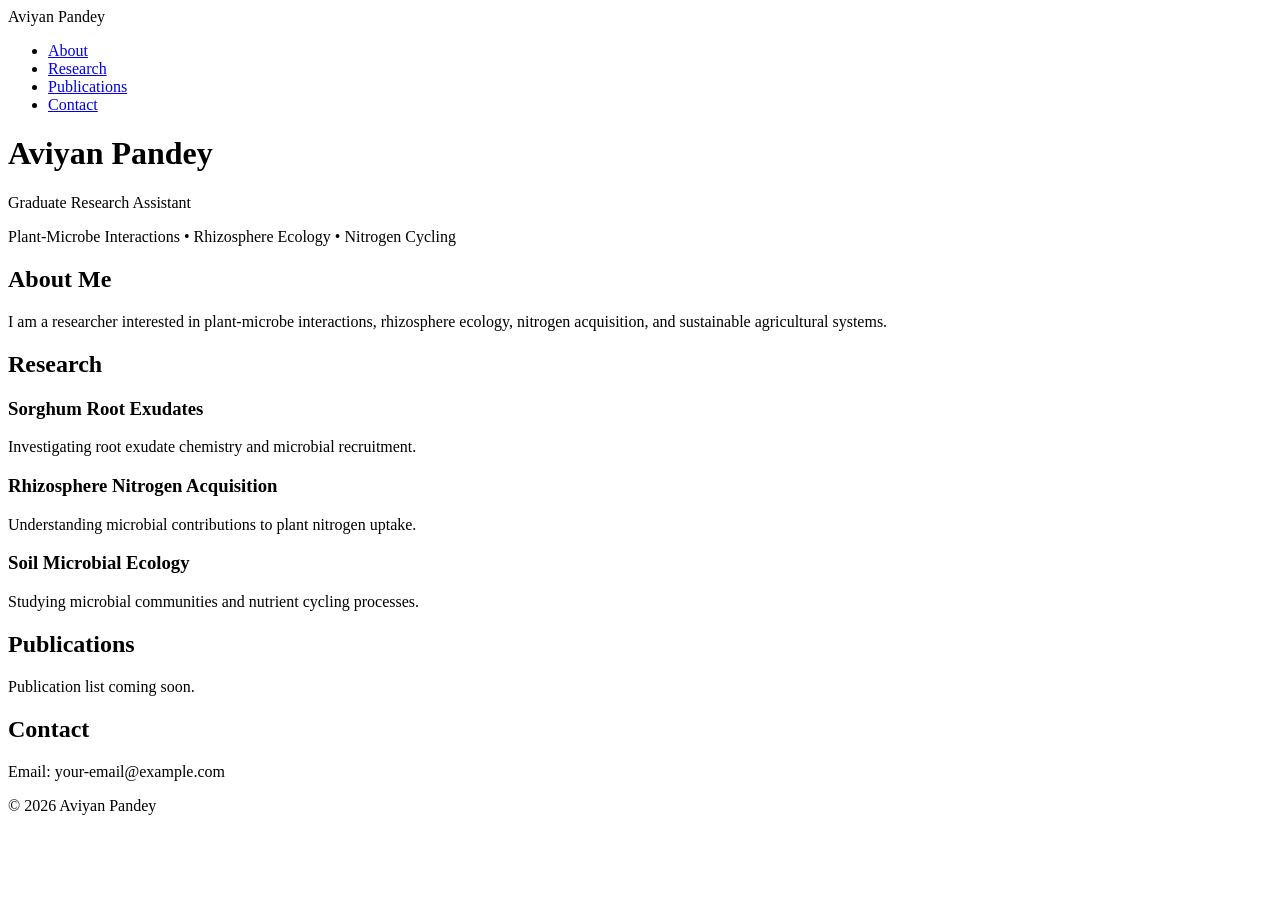
==== index.html @ 44452b97 "Add initial HTML structure for personal website" ====
<!DOCTYPE html>
<html lang="en">
<head>
    <meta charset="UTF-8">
    <meta name="viewport" content="width=device-width, initial-scale=1.0">
    <title>Aviyan Pandey</title>
    <link rel="stylesheet" href="style.css">
</head>
<body>

<nav>
    <div class="logo">Aviyan Pandey</div>
    <ul>
        <li><a href="#about">About</a></li>
        <li><a href="#research">Research</a></li>
        <li><a href="#publications">Publications</a></li>
        <li><a href="#contact">Contact</a></li>
    </ul>
</nav>

<header class="hero">
    <h1>Aviyan Pandey</h1>
    <p>Graduate Research Assistant</p>
    <p>Plant-Microbe Interactions • Rhizosphere Ecology • Nitrogen Cycling</p>
</header>

<section id="about">
    <h2>About Me</h2>
    <p>
        I am a researcher interested in plant-microbe interactions,
        rhizosphere ecology, nitrogen acquisition, and sustainable
        agricultural systems.
    </p>
</section>

<section id="research">
    <h2>Research</h2>

    <div class="card">
        <h3>Sorghum Root Exudates</h3>
        <p>Investigating root exudate chemistry and microbial recruitment.</p>
    </div>

    <div class="card">
        <h3>Rhizosphere Nitrogen Acquisition</h3>
        <p>Understanding microbial contributions to plant nitrogen uptake.</p>
    </div>

    <div class="card">
        <h3>Soil Microbial Ecology</h3>
        <p>Studying microbial communities and nutrient cycling processes.</p>
    </div>
</section>

<section id="publications">
    <h2>Publications</h2>
    <p>Publication list coming soon.</p>
</section>

<section id="contact">
    <h2>Contact</h2>
    <p>Email: your-email@example.com</p>
</section>

<footer>
    <p>© 2026 Aviyan Pandey</p>
</footer>

</body>
</html>
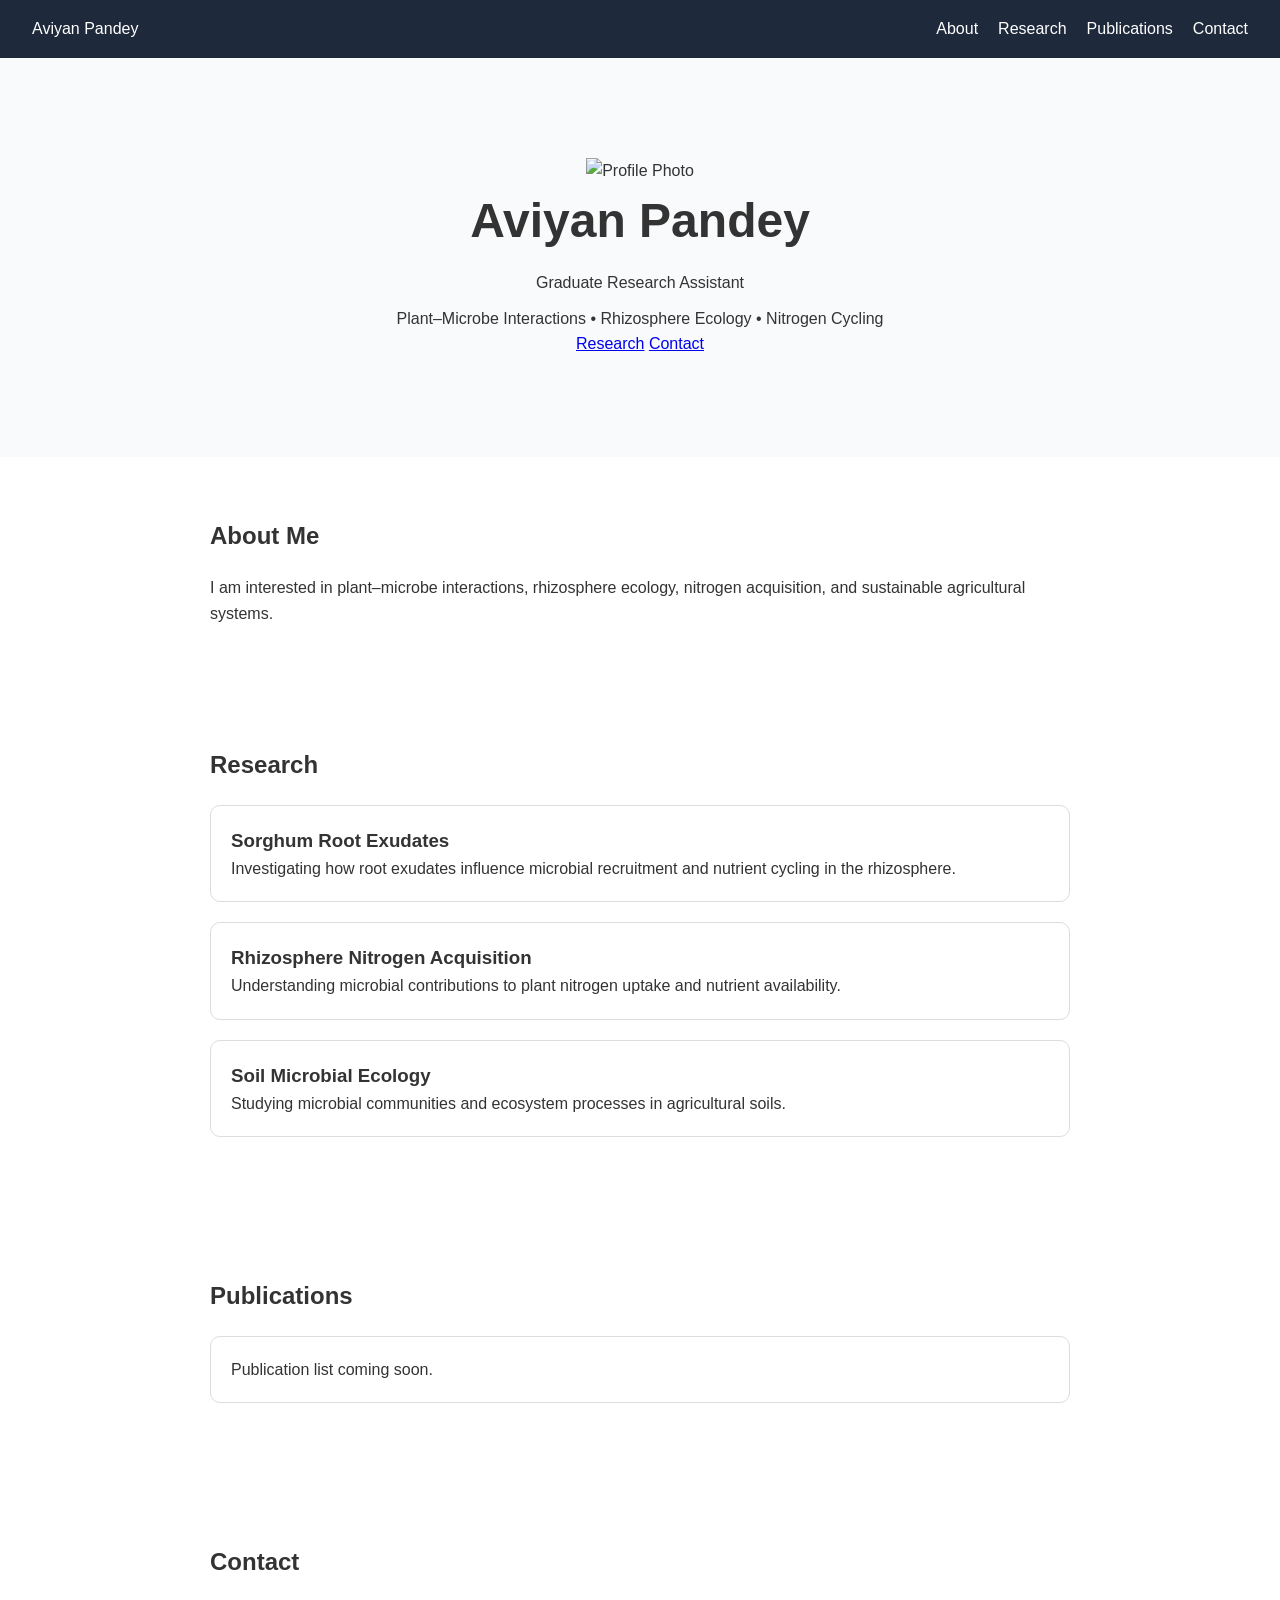
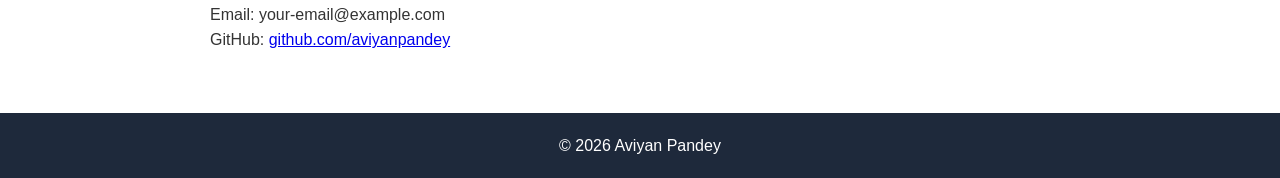
==== commit f2eca33d: "Update index.html" ====
--- a/index.html
+++ b/index.html
@@ -1,70 +1,135 @@
 <!DOCTYPE html>
 <html lang="en">
+
 <head>
     <meta charset="UTF-8">
     <meta name="viewport" content="width=device-width, initial-scale=1.0">
+
     <title>Aviyan Pandey</title>
+
     <link rel="stylesheet" href="style.css">
+
+    <!-- Google Font -->
+    <link href="https://fonts.googleapis.com/css2?family=Inter:wght@300;400;600;700&display=swap" rel="stylesheet">
 </head>
+
 <body>
 
-<nav>
-    <div class="logo">Aviyan Pandey</div>
-    <ul>
-        <li><a href="#about">About</a></li>
-        <li><a href="#research">Research</a></li>
-        <li><a href="#publications">Publications</a></li>
-        <li><a href="#contact">Contact</a></li>
-    </ul>
-</nav>
+    <!-- Navigation -->
+    <nav>
+        <div class="logo">Aviyan Pandey</div>
 
-<header class="hero">
-    <h1>Aviyan Pandey</h1>
-    <p>Graduate Research Assistant</p>
-    <p>Plant-Microbe Interactions • Rhizosphere Ecology • Nitrogen Cycling</p>
-</header>
+        <ul>
+            <li><a href="#about">About</a></li>
+            <li><a href="#research">Research</a></li>
+            <li><a href="#publications">Publications</a></li>
+            <li><a href="#contact">Contact</a></li>
+        </ul>
+    </nav>
 
-<section id="about">
-    <h2>About Me</h2>
-    <p>
-        I am a researcher interested in plant-microbe interactions,
-        rhizosphere ecology, nitrogen acquisition, and sustainable
-        agricultural systems.
-    </p>
-</section>
+    <!-- Hero Section -->
+    <header class="hero">
 
-<section id="research">
-    <h2>Research</h2>
+        <img src="images/profile.jpg" alt="Profile Photo" class="profile-image">
 
-    <div class="card">
-        <h3>Sorghum Root Exudates</h3>
-        <p>Investigating root exudate chemistry and microbial recruitment.</p>
-    </div>
+        <h1>Aviyan Pandey</h1>
 
-    <div class="card">
-        <h3>Rhizosphere Nitrogen Acquisition</h3>
-        <p>Understanding microbial contributions to plant nitrogen uptake.</p>
-    </div>
+        <p class="subtitle">
+            Graduate Research Assistant
+        </p>
 
-    <div class="card">
-        <h3>Soil Microbial Ecology</h3>
-        <p>Studying microbial communities and nutrient cycling processes.</p>
-    </div>
-</section>
+        <p class="hero-description">
+            Plant–Microbe Interactions • Rhizosphere Ecology • Nitrogen Cycling
+        </p>
 
-<section id="publications">
-    <h2>Publications</h2>
-    <p>Publication list coming soon.</p>
-</section>
+        <div class="hero-buttons">
+            <a href="#research">Research</a>
+            <a href="#contact">Contact</a>
+        </div>
 
-<section id="contact">
-    <h2>Contact</h2>
-    <p>Email: your-email@example.com</p>
-</section>
+    </header>
 
-<footer>
-    <p>© 2026 Aviyan Pandey</p>
-</footer>
+    <!-- About Section -->
+    <section id="about">
+
+        <h2>About Me</h2>
+
+        <p>
+            I am interested in plant–microbe interactions,
+            rhizosphere ecology, nitrogen acquisition,
+            and sustainable agricultural systems.
+        </p>
+
+    </section>
+
+    <!-- Research Section -->
+    <section id="research">
+
+        <h2>Research</h2>
+
+        <div class="card">
+            <h3>Sorghum Root Exudates</h3>
+
+            <p>
+                Investigating how root exudates influence microbial recruitment
+                and nutrient cycling in the rhizosphere.
+            </p>
+        </div>
+
+        <div class="card">
+            <h3>Rhizosphere Nitrogen Acquisition</h3>
+
+            <p>
+                Understanding microbial contributions to plant nitrogen uptake
+                and nutrient availability.
+            </p>
+        </div>
+
+        <div class="card">
+            <h3>Soil Microbial Ecology</h3>
+
+            <p>
+                Studying microbial communities and ecosystem processes
+                in agricultural soils.
+            </p>
+        </div>
+
+    </section>
+
+    <!-- Publications -->
+    <section id="publications">
+
+        <h2>Publications</h2>
+
+        <div class="card">
+            <p>Publication list coming soon.</p>
+        </div>
+
+    </section>
+
+    <!-- Contact -->
+    <section id="contact">
+
+        <h2>Contact</h2>
+
+        <p>Email: your-email@example.com</p>
+
+        <p>
+            GitHub:
+            <a href="https://github.com/aviyanpandey">
+                github.com/aviyanpandey
+            </a>
+        </p>
+
+    </section>
+
+    <!-- Footer -->
+    <footer>
+
+        <p>© 2026 Aviyan Pandey</p>
+
+    </footer>
 
 </body>
+
 </html>
--- a/style.css
+++ b/style.css
@@ -0,0 +1,70 @@
+* {
+    margin: 0;
+    padding: 0;
+    box-sizing: border-box;
+}
+
+body {
+    font-family: Arial, sans-serif;
+    line-height: 1.6;
+    color: #333;
+}
+
+nav {
+    background: #1e293b;
+    color: white;
+    padding: 1rem 2rem;
+    display: flex;
+    justify-content: space-between;
+    align-items: center;
+}
+
+nav ul {
+    list-style: none;
+    display: flex;
+    gap: 20px;
+}
+
+nav a {
+    color: white;
+    text-decoration: none;
+}
+
+.hero {
+    background: #f8fafc;
+    text-align: center;
+    padding: 100px 20px;
+}
+
+.hero h1 {
+    font-size: 3rem;
+}
+
+.hero p {
+    margin-top: 10px;
+}
+
+section {
+    max-width: 900px;
+    margin: auto;
+    padding: 60px 20px;
+}
+
+h2 {
+    margin-bottom: 20px;
+}
+
+.card {
+    background: white;
+    border: 1px solid #ddd;
+    padding: 20px;
+    margin-bottom: 20px;
+    border-radius: 10px;
+}
+
+footer {
+    background: #1e293b;
+    color: white;
+    text-align: center;
+    padding: 20px;
+}
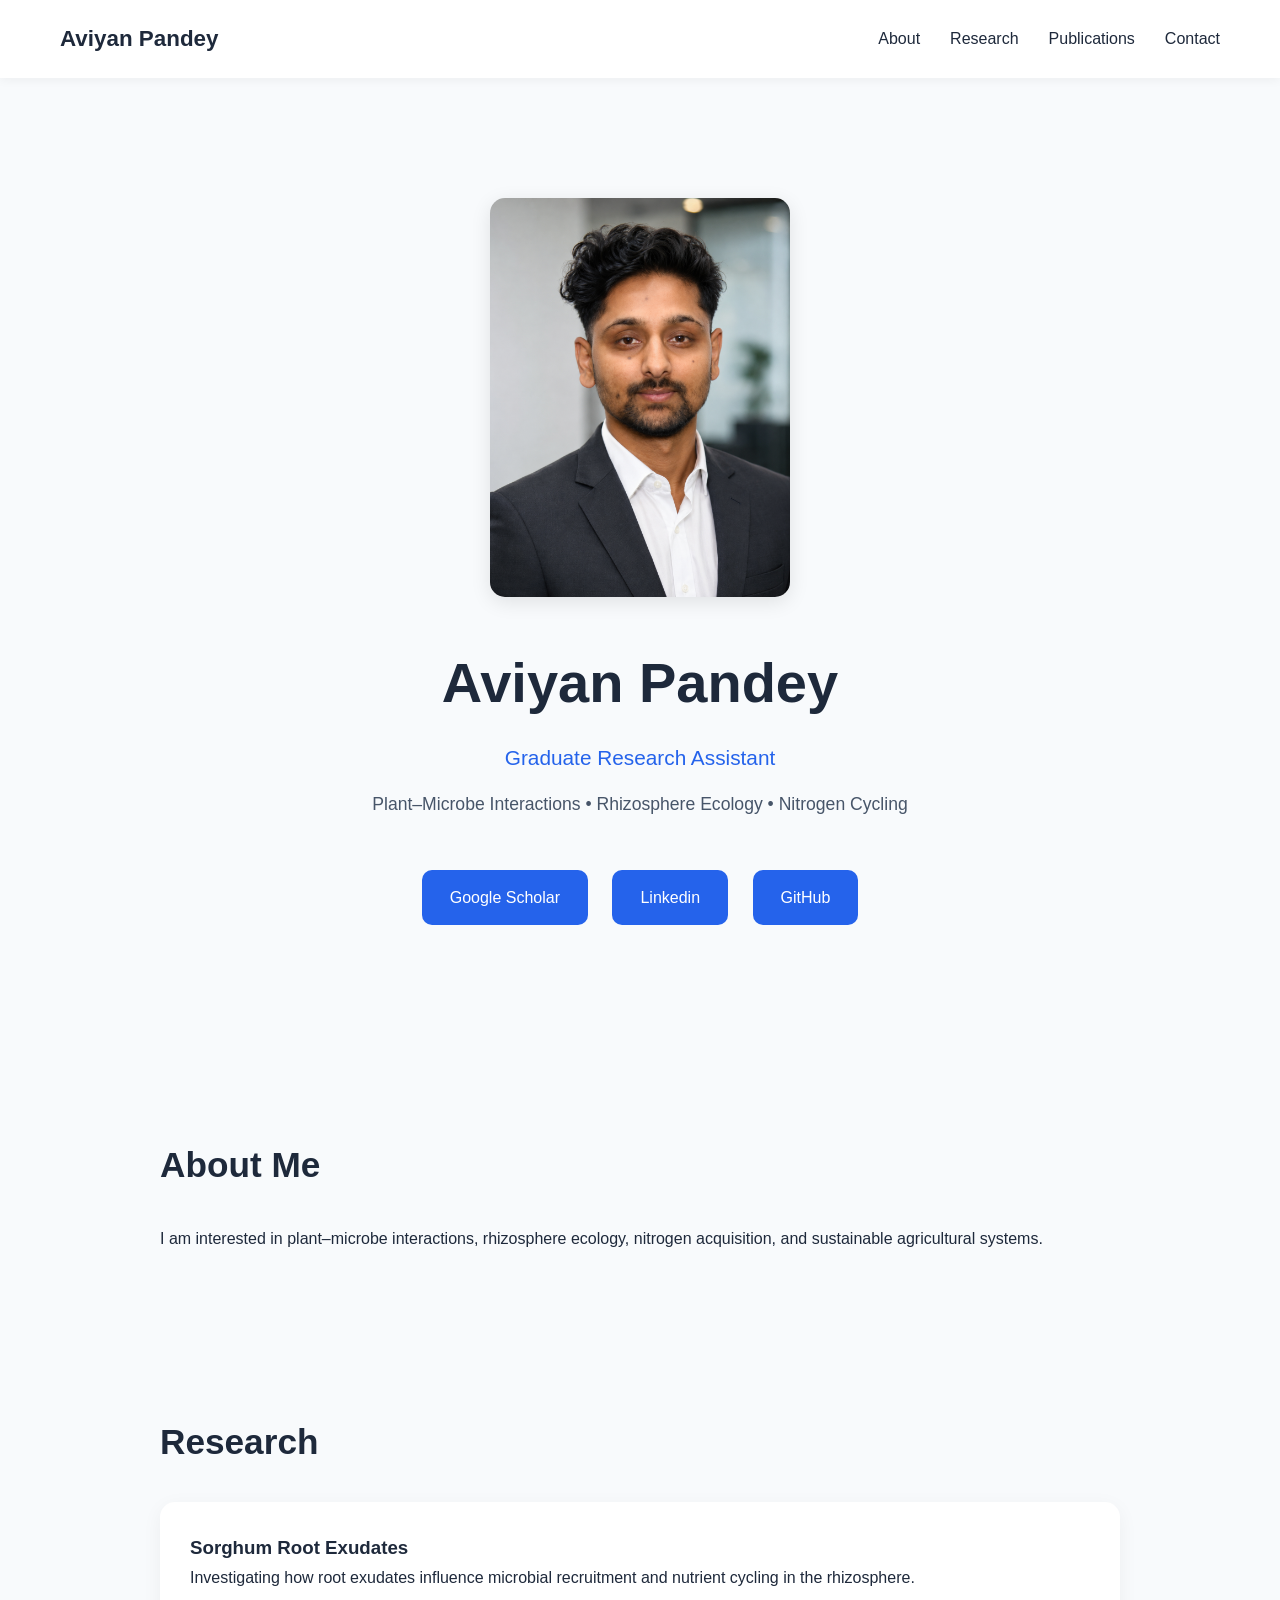
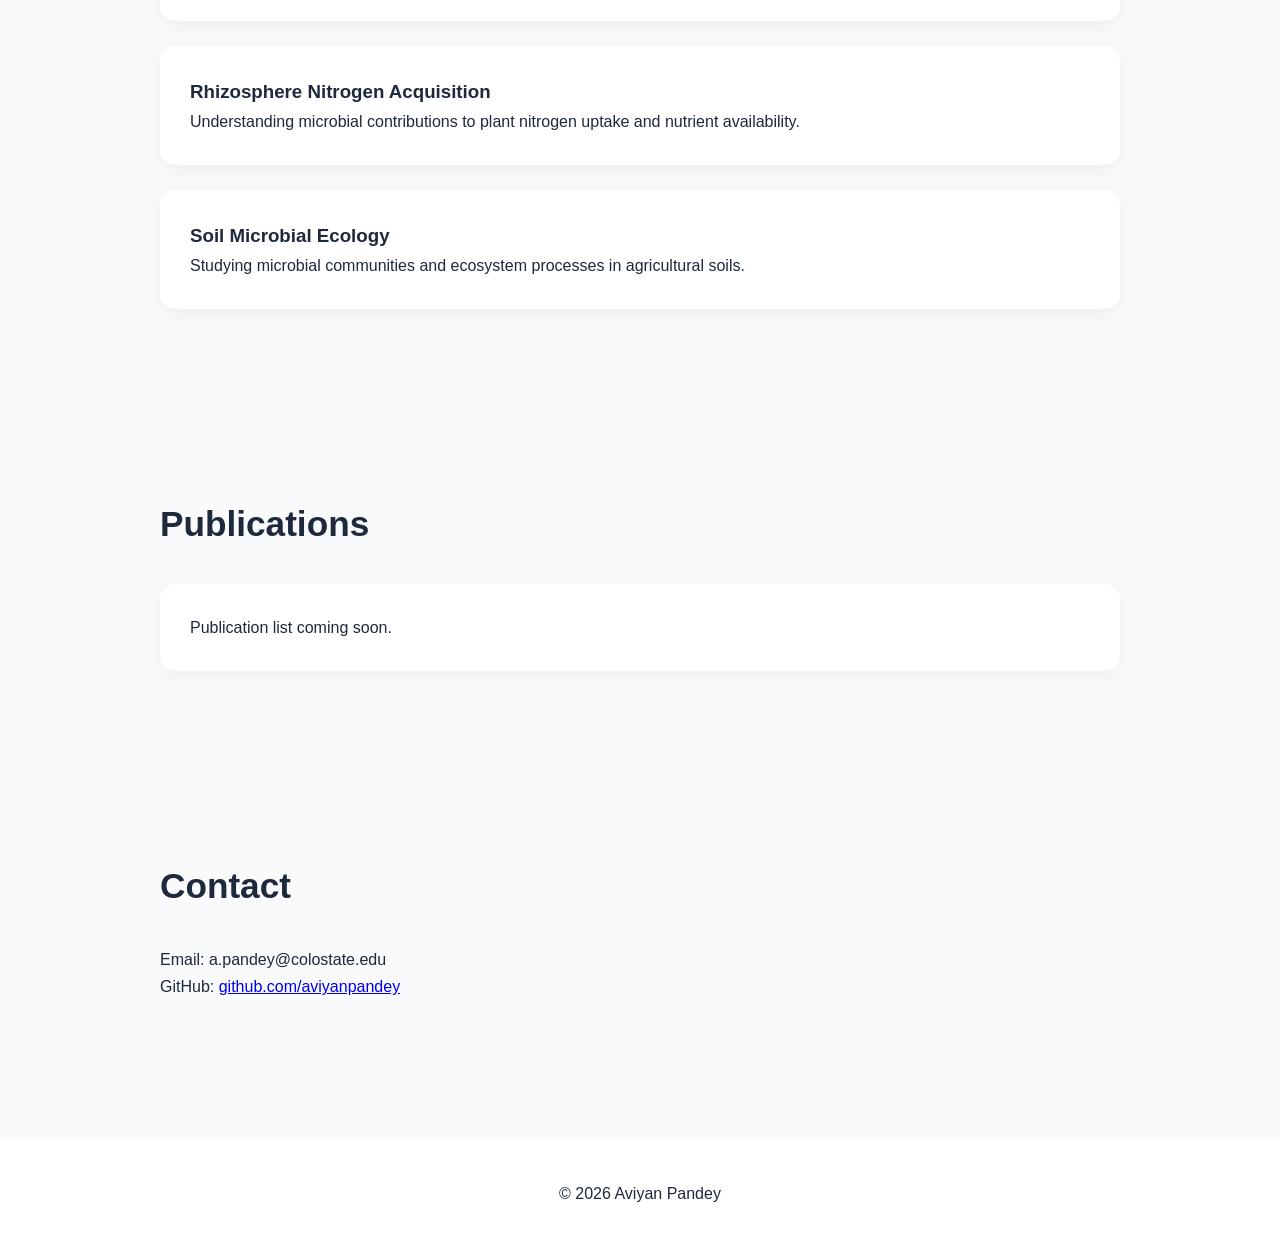
==== commit 51f7b590: "Update index.html" ====
--- a/index.html
+++ b/index.html
@@ -43,8 +43,21 @@
         </p>
 
         <div class="hero-buttons">
-            <a href="#research">Research</a>
-            <a href="#contact">Contact</a>
+            <a href="https://scholar.google.com/citations?user=NWmf3jAAAAAJ&hl=en"
+                target="_b;ank">
+                Google Scholar
+            </a>
+
+            <a href="https://www.linkedin.com/in/aviyan-pandey/"
+                target="_blank">
+                Linkedin
+            </a>
+
+              <a href="https://github.com/aviyanpandey"
+       target="_blank">
+       GitHub
+    </a>
+                
         </div>
 
     </header>
@@ -112,7 +125,7 @@
 
         <h2>Contact</h2>
 
-        <p>Email: your-email@example.com</p>
+        <p>Email: a.pandey@colostate.edu</p>
 
         <p>
             GitHub:
--- a/style.css
+++ b/style.css
@@ -4,67 +4,181 @@
     box-sizing: border-box;
 }
 
+/* Body */
+
 body {
-    font-family: Arial, sans-serif;
-    line-height: 1.6;
-    color: #333;
+    font-family: 'Inter', sans-serif;
+    background-color: #f8fafc;
+    color: #1e293b;
+    line-height: 1.7;
 }
 
+/* Navigation */
+
 nav {
-    background: #1e293b;
-    color: white;
-    padding: 1rem 2rem;
     display: flex;
     justify-content: space-between;
     align-items: center;
+
+    padding: 20px 60px;
+
+    background: white;
+
+    position: sticky;
+    top: 0;
+
+    box-shadow: 0 2px 10px rgba(0,0,0,0.05);
+
+    z-index: 1000;
+}
+
+.logo {
+    font-size: 1.4rem;
+    font-weight: 700;
 }
 
 nav ul {
+    display: flex;
     list-style: none;
-    display: flex;
-    gap: 20px;
+    gap: 30px;
 }
 
 nav a {
-    color: white;
     text-decoration: none;
+    color: #1e293b;
+    font-weight: 500;
 }
 
+nav a:hover {
+    color: #2563eb;
+}
+
+/* Hero */
+
 .hero {
-    background: #f8fafc;
     text-align: center;
-    padding: 100px 20px;
+    padding: 120px 20px;
+}
+
+.profile-image {
+    max-width: 300px;
+    
+    width: 100%;
+    height: auto;
+
+    margin-bottom: 30px;
+
+    border-radius: 15px;
+
+    box-shadow: 0 5px 20px rgba(0,0,0,0.1);
 }
 
 .hero h1 {
-    font-size: 3rem;
+    font-size: 3.5rem;
+    margin-bottom: 10px;
 }
 
-.hero p {
-    margin-top: 10px;
+.subtitle {
+    font-size: 1.3rem;
+    color: #2563eb;
+    margin-bottom: 15px;
 }
 
-section {
-    max-width: 900px;
+.hero-description {
+    max-width: 700px;
     margin: auto;
-    padding: 60px 20px;
+
+    font-size: 1.1rem;
+    color: #475569;
 }
 
-h2 {
-    margin-bottom: 20px;
+.hero-buttons {
+    margin-top: 40px;
 }
+
+.hero-buttons a {
+    display: inline-block;
+
+    margin: 10px;
+    padding: 14px 28px;
+
+    border-radius: 10px;
+
+    text-decoration: none;
+
+    background: #2563eb;
+    color: white;
+
+    transition: 0.3s;
+}
+
+.hero-buttons a:hover {
+    transform: translateY(-3px);
+}
+
+/* Sections */
+
+section {
+    max-width: 1000px;
+    margin: auto;
+
+    padding: 80px 20px;
+}
+
+section h2 {
+    font-size: 2.2rem;
+    margin-bottom: 30px;
+}
+
+/* Cards */
 
 .card {
     background: white;
-    border: 1px solid #ddd;
-    padding: 20px;
-    margin-bottom: 20px;
-    border-radius: 10px;
+
+    padding: 30px;
+
+    margin-bottom: 25px;
+
+    border-radius: 15px;
+
+    box-shadow: 0 5px 20px rgba(0,0,0,0.05);
+
+    transition: 0.3s;
 }
 
+.card:hover {
+    transform: translateY(-5px);
+}
+
+/* Footer */
+
 footer {
-    background: #1e293b;
-    color: white;
     text-align: center;
-    padding: 20px;
+
+    padding: 40px;
+
+    background: white;
+
+    margin-top: 60px;
 }
+
+/* Mobile Responsive */
+
+@media (max-width: 768px) {
+
+    nav {
+        flex-direction: column;
+        gap: 20px;
+        padding: 20px;
+    }
+
+    nav ul {
+        flex-wrap: wrap;
+        justify-content: center;
+    }
+
+    .hero h1 {
+        font-size: 2.5rem;
+    }
+
+}
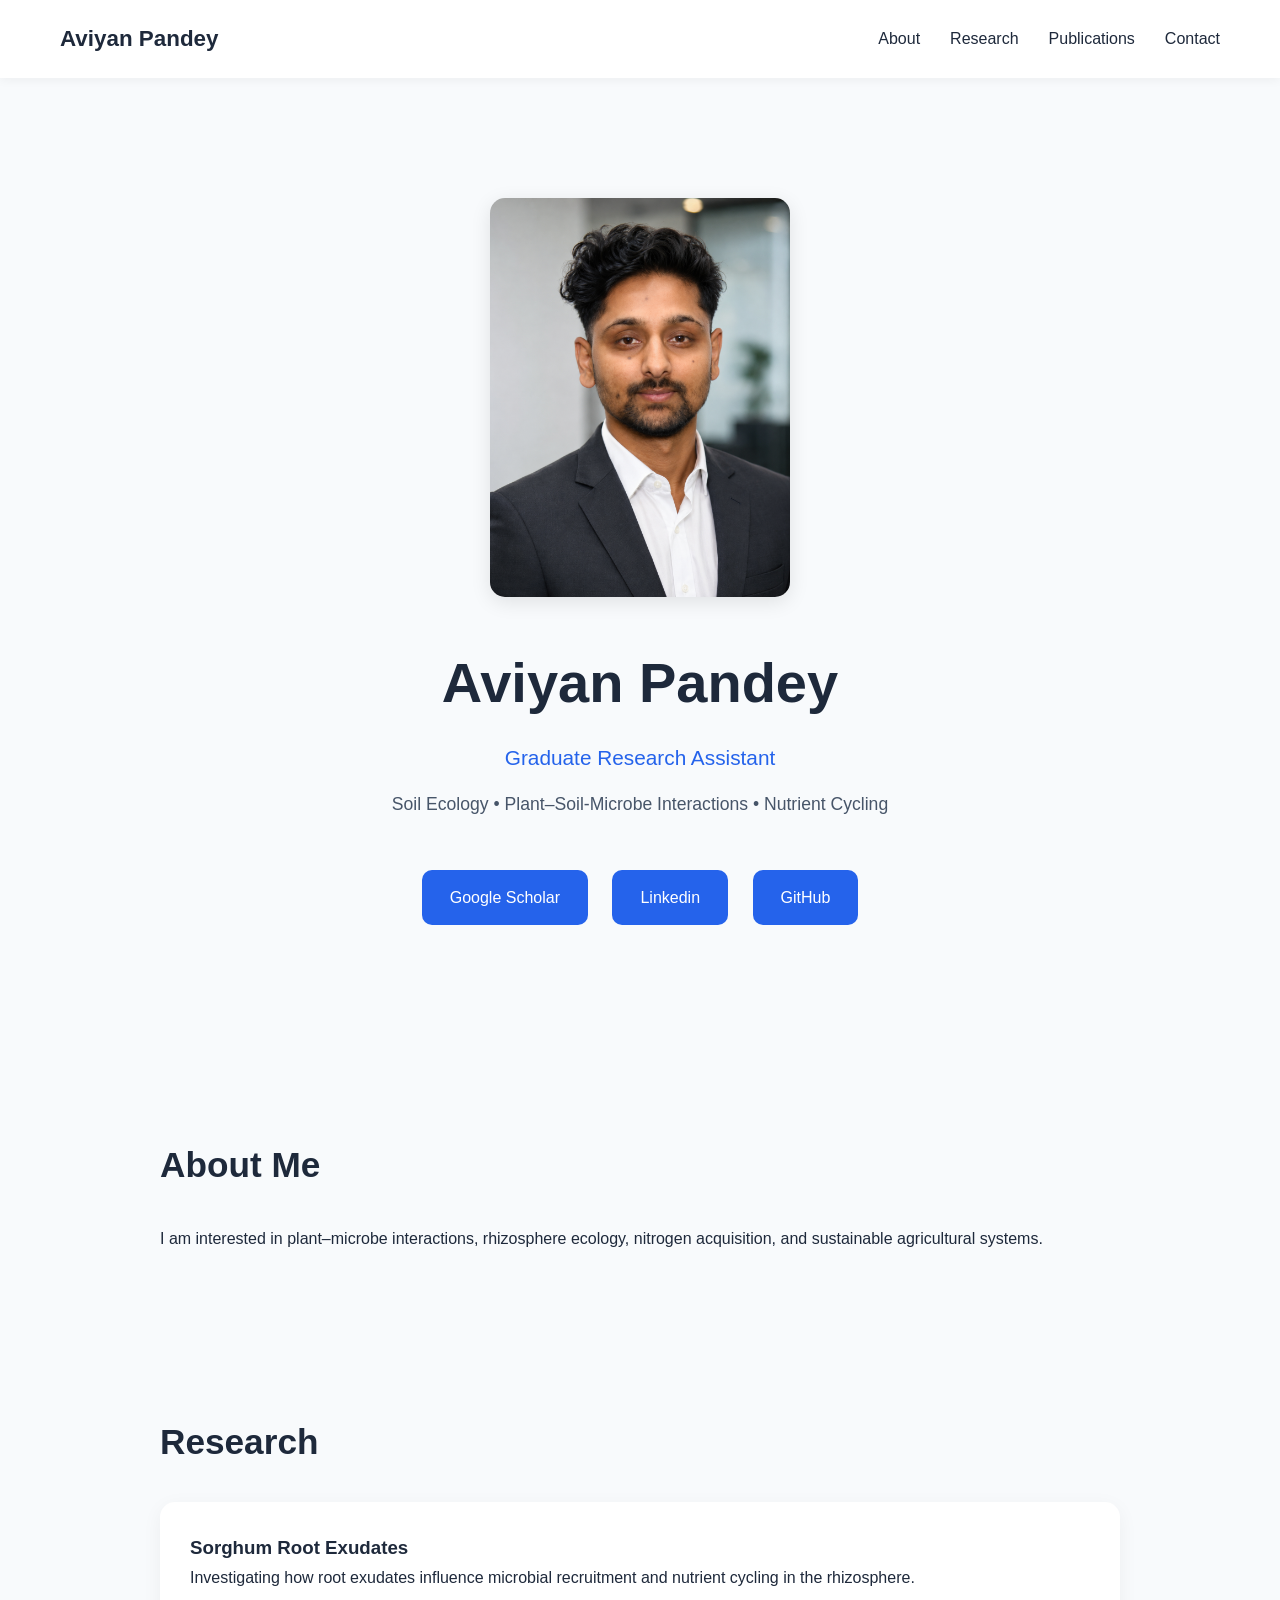
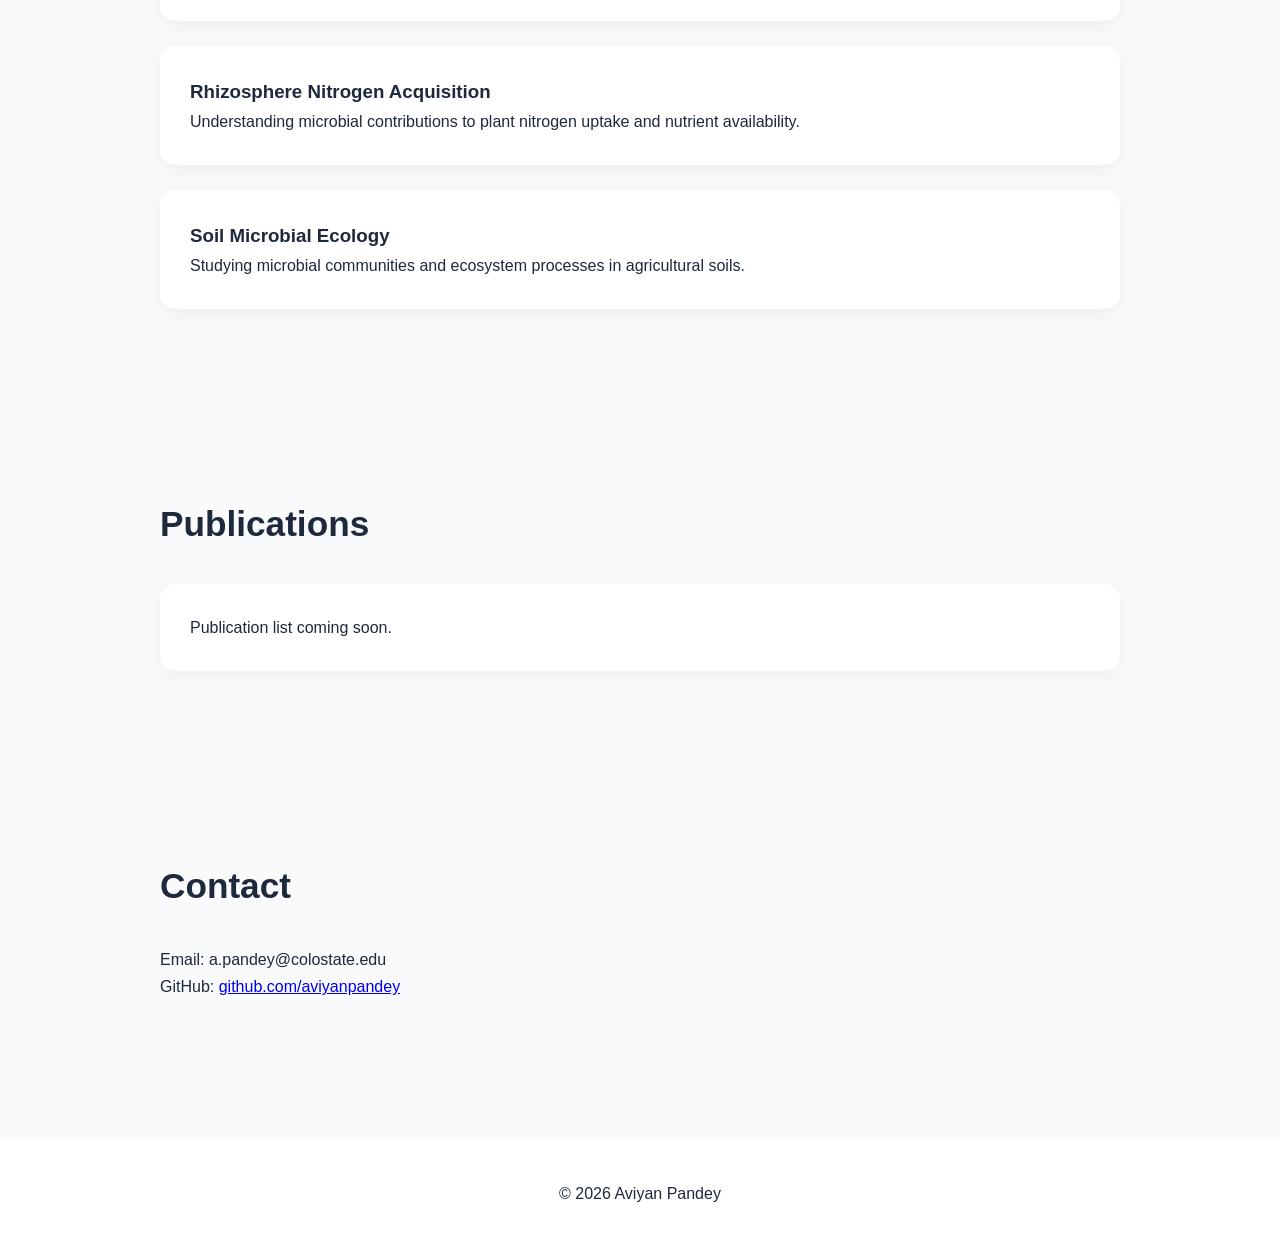
==== commit 3c29a854: "Update hero description in index.html" ====
--- a/index.html
+++ b/index.html
@@ -39,7 +39,7 @@
         </p>
 
         <p class="hero-description">
-            Plant–Microbe Interactions • Rhizosphere Ecology • Nitrogen Cycling
+            Soil Ecology • Plant–Soil-Microbe Interactions • Nutrient Cycling
         </p>
 
         <div class="hero-buttons">
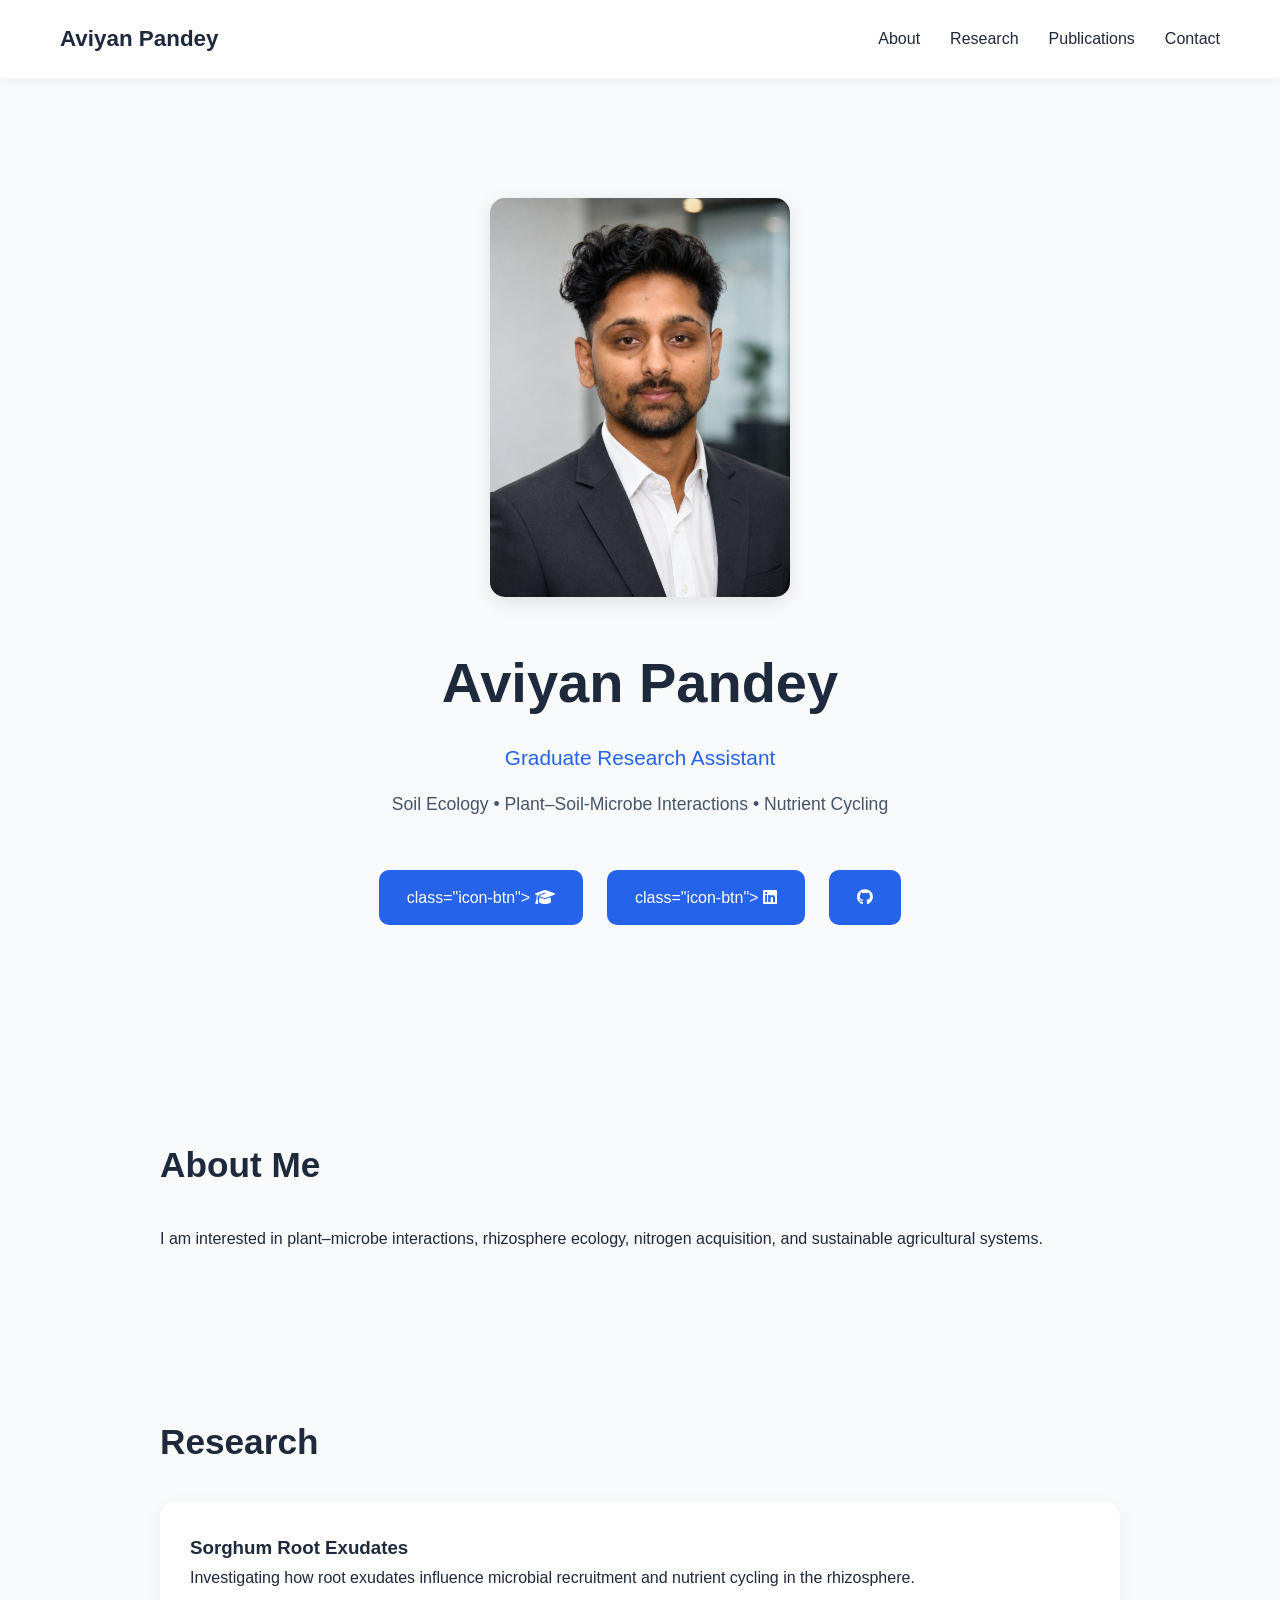
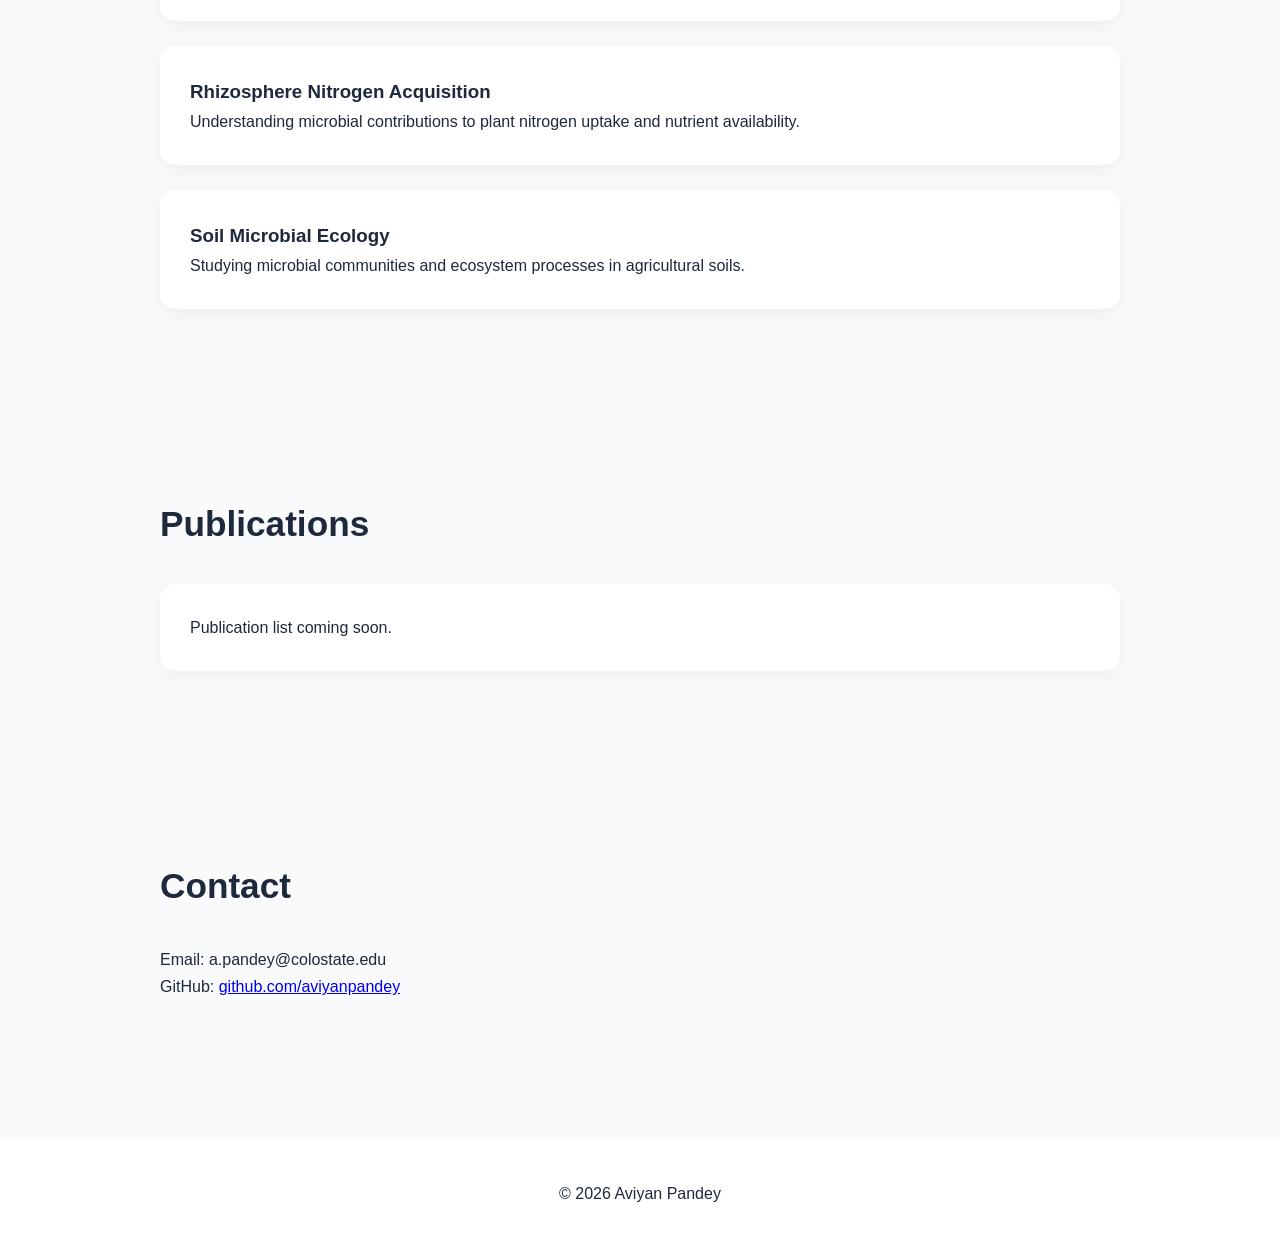
==== commit 9b82d009: "Add Font Awesome and update button links in index.html" ====
--- a/index.html
+++ b/index.html
@@ -8,6 +8,7 @@
     <title>Aviyan Pandey</title>
 
     <link rel="stylesheet" href="style.css">
+    <link rel="stylesheet" href="https://cdnjs.cloudflare.com/ajax/libs/font-awesome/6.5.0/css/all.min.css">
 
     <!-- Google Font -->
     <link href="https://fonts.googleapis.com/css2?family=Inter:wght@300;400;600;700&display=swap" rel="stylesheet">
@@ -44,18 +45,25 @@
 
         <div class="hero-buttons">
             <a href="https://scholar.google.com/citations?user=NWmf3jAAAAAJ&hl=en"
-                target="_b;ank">
-                Google Scholar
+                target="_blank">
+                class="icon-btn">
+
+                <i class="fa-solid fa-graduation-cap"></i>
             </a>
 
             <a href="https://www.linkedin.com/in/aviyan-pandey/"
                 target="_blank">
-                Linkedin
+                class="icon-btn">
+
+                <i class="fa-brands fa-linkedin"></i>
             </a>
 
               <a href="https://github.com/aviyanpandey"
-       target="_blank">
-       GitHub
+                  target="_blank"
+                  class="icon-btn">
+
+                  <i class="fa-brands fa-github"></i>
+       
     </a>
                 
         </div>
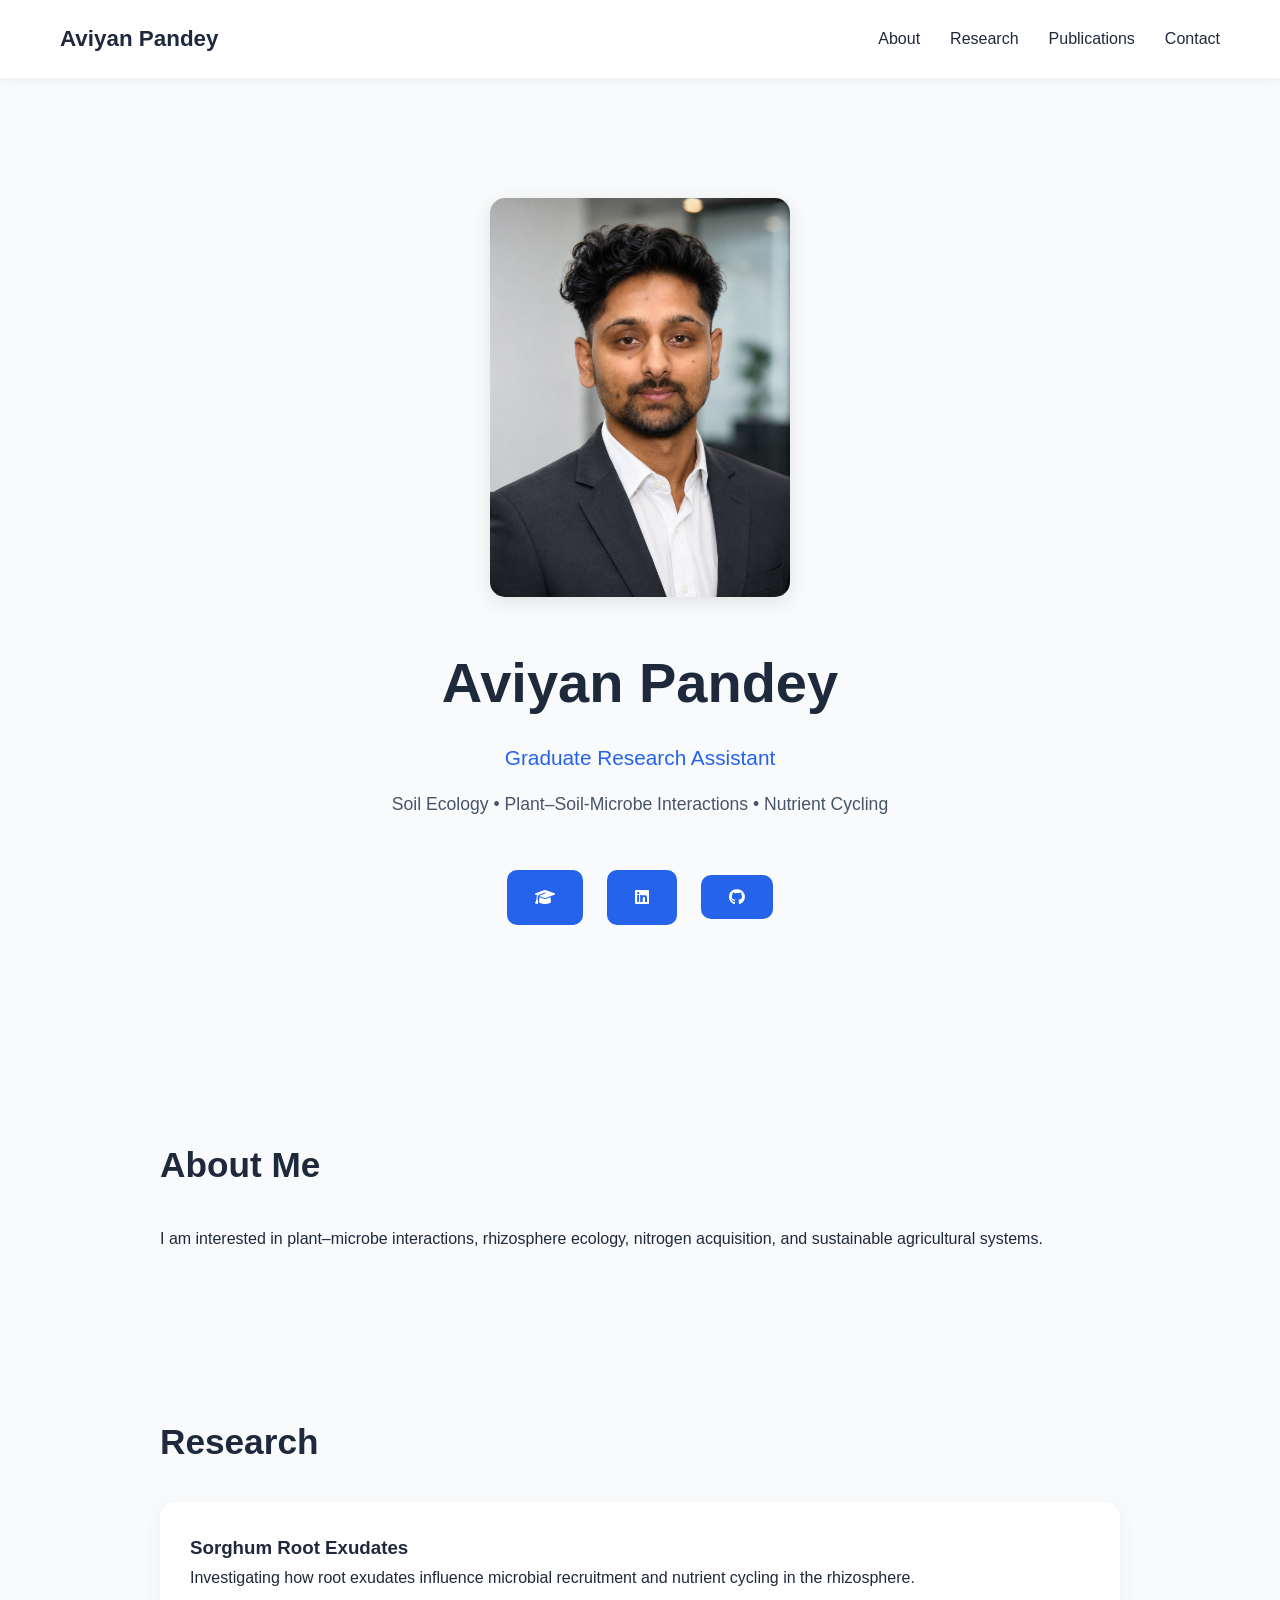
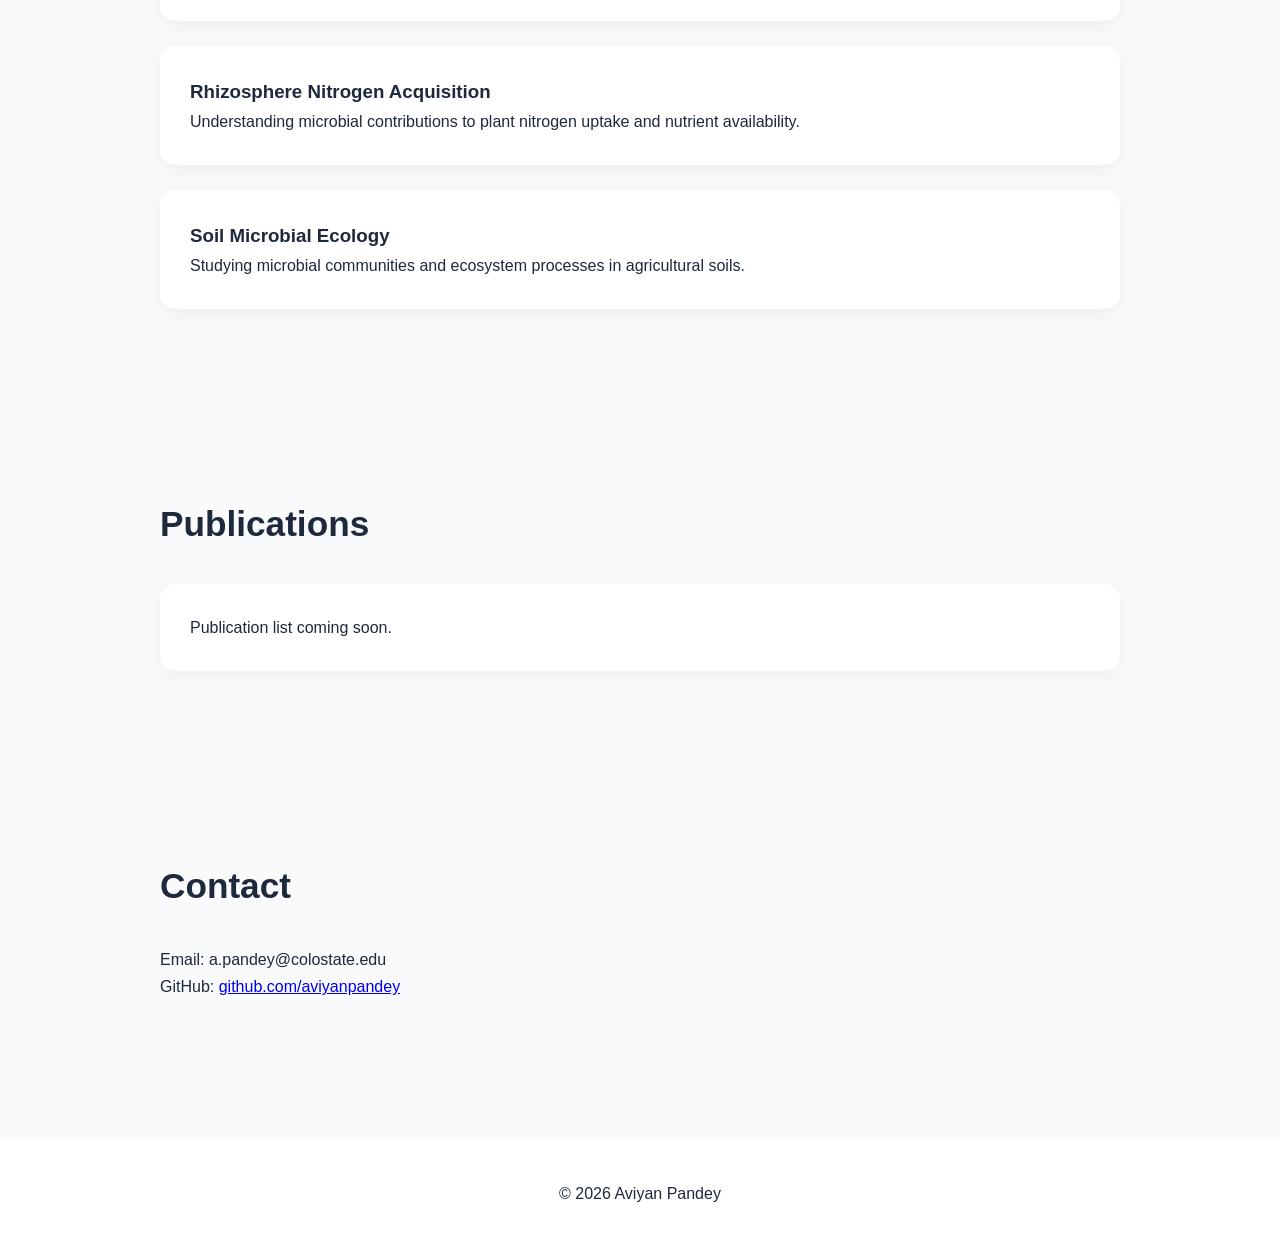
==== commit 1d9fa6b8: "Update index.html" ====
--- a/index.html
+++ b/index.html
@@ -46,22 +46,16 @@
         <div class="hero-buttons">
             <a href="https://scholar.google.com/citations?user=NWmf3jAAAAAJ&hl=en"
                 target="_blank">
-                class="icon-btn">
-
                 <i class="fa-solid fa-graduation-cap"></i>
             </a>
 
             <a href="https://www.linkedin.com/in/aviyan-pandey/"
                 target="_blank">
-                class="icon-btn">
-
                 <i class="fa-brands fa-linkedin"></i>
             </a>
 
               <a href="https://github.com/aviyanpandey"
                   target="_blank"
-                  class="icon-btn">
-
                   <i class="fa-brands fa-github"></i>
        
     </a>
--- a/style.css
+++ b/style.css
@@ -182,3 +182,28 @@
     }
 
 }
+.icon-btn {
+    display: inline-flex;
+    align-items: center;
+    justify-content: center;
+
+    width: 50px;
+    height: 50px;
+
+    margin: 5px
+
+    border-radius: 12px;
+
+    background: #2563eb;
+    color: white;
+
+    text-decoration: none;
+
+    font-size: 20px;
+
+    transition: 0.3s;
+}
+.icon-btn:hover {
+    transform: translateY(-3px);
+    background: #1d4ed8;
+}
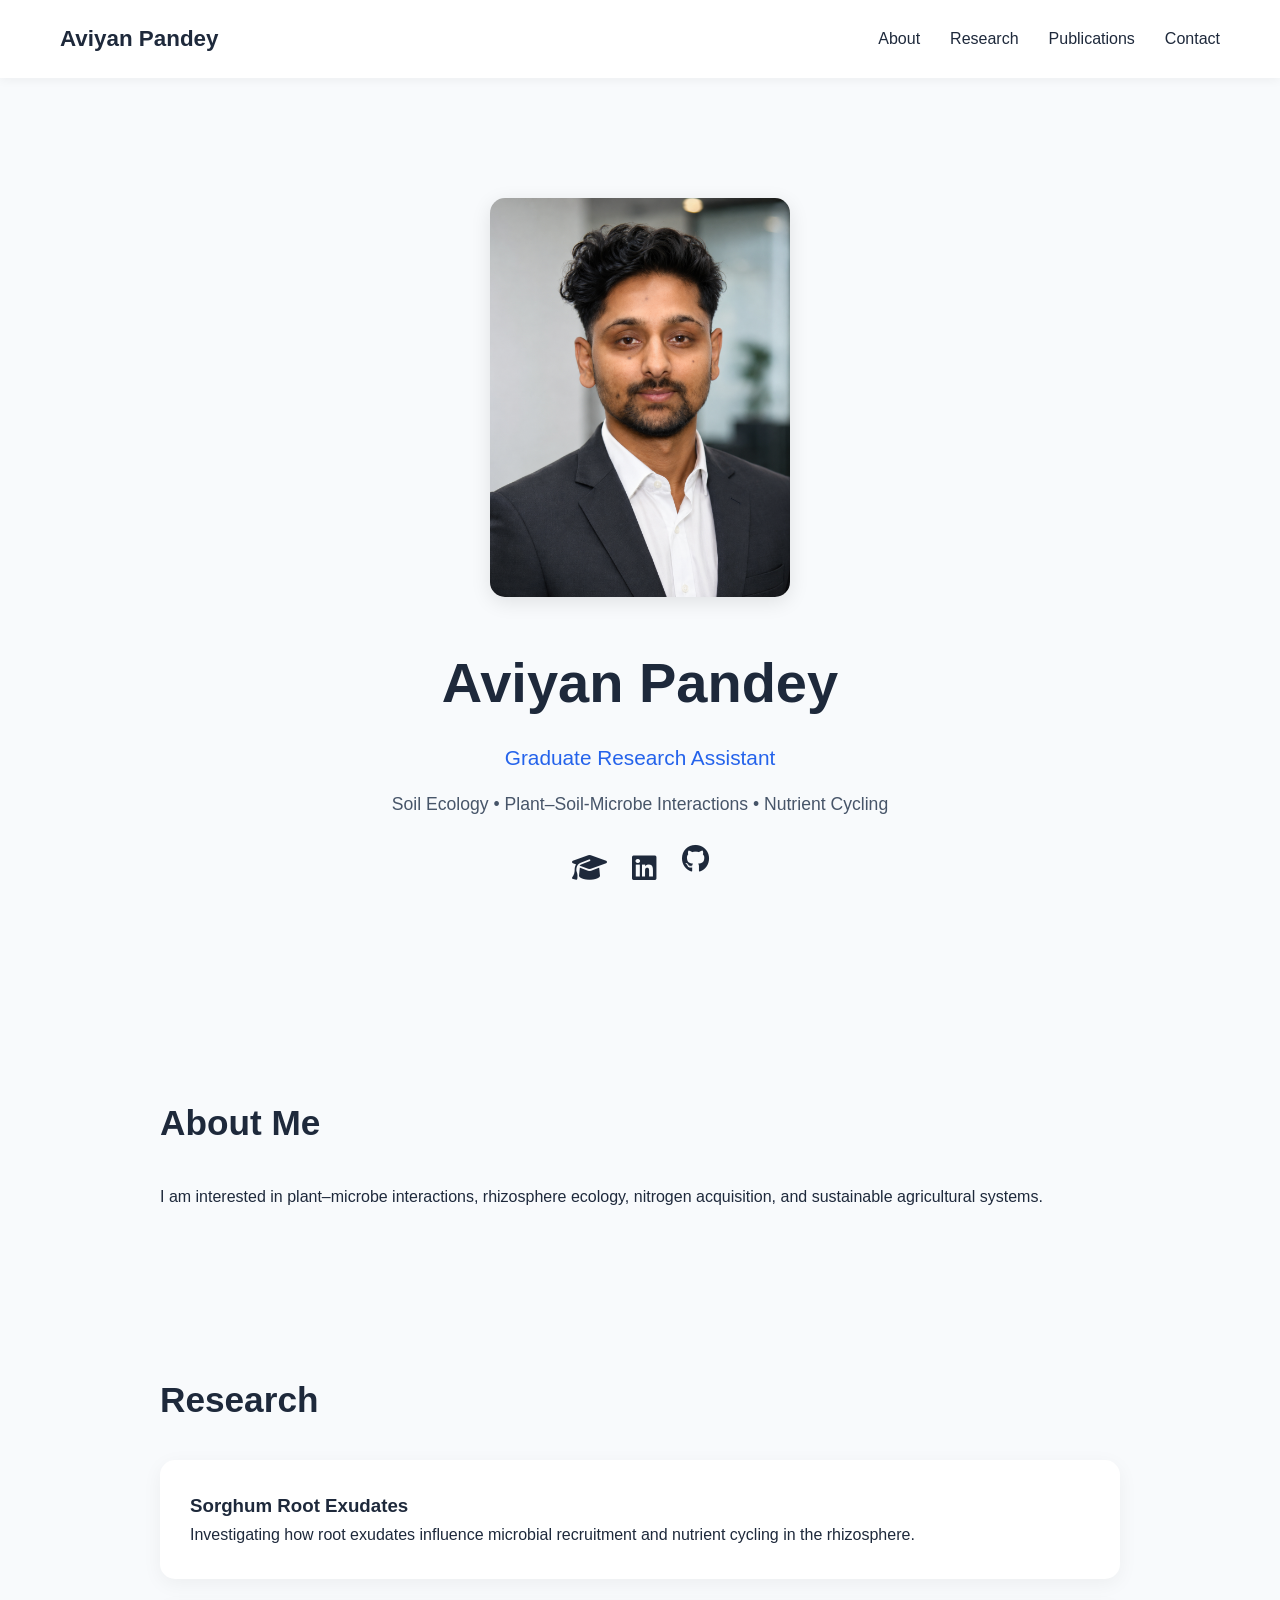
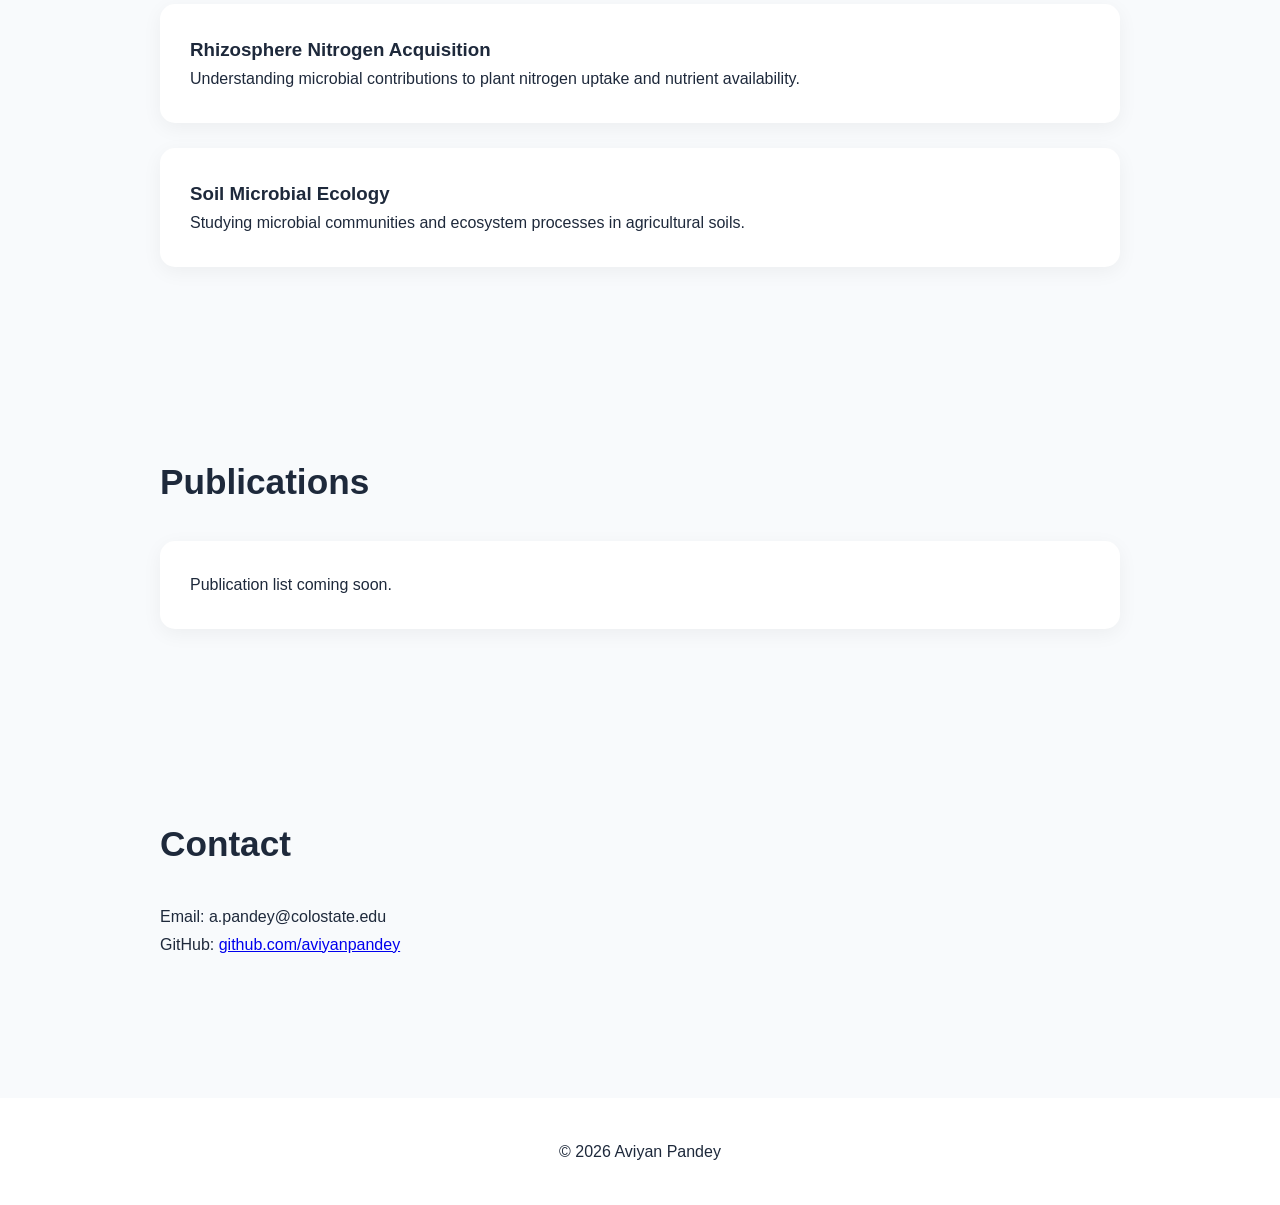
==== commit 03834243: "Change hero-buttons div to hero-icons div Replaced hero-buttons div with hero-icons div." ====
--- a/index.html
+++ b/index.html
@@ -43,7 +43,7 @@
             Soil Ecology • Plant–Soil-Microbe Interactions • Nutrient Cycling
         </p>
 
-        <div class="hero-buttons">
+        <div class="hero-icons">
             <a href="https://scholar.google.com/citations?user=NWmf3jAAAAAJ&hl=en"
                 target="_blank">
                 <i class="fa-solid fa-graduation-cap"></i>
--- a/style.css
+++ b/style.css
@@ -182,28 +182,24 @@
     }
 
 }
-.icon-btn {
-    display: inline-flex;
-    align-items: center;
+.hero-icons {
+    margin-top: 25px;
+
+    display: flex;
     justify-content: center;
-
-    width: 50px;
-    height: 50px;
-
-    margin: 5px
-
-    border-radius: 12px;
-
-    background: #2563eb;
-    color: white;
+    gap: 25px;
+}
+
+.hero-icons a {
+    font-size: 28px;
+    color: #1e293b;
 
     text-decoration: none;
 
-    font-size: 20px;
-
-    transition: 0.3s;
-}
-.icon-btn:hover {
+    transition: 0.2s ease;
+}
+
+.hero-icons a:hover {
     transform: translateY(-3px);
-    background: #1d4ed8;
-}
+    color: #2563eb;
+}
